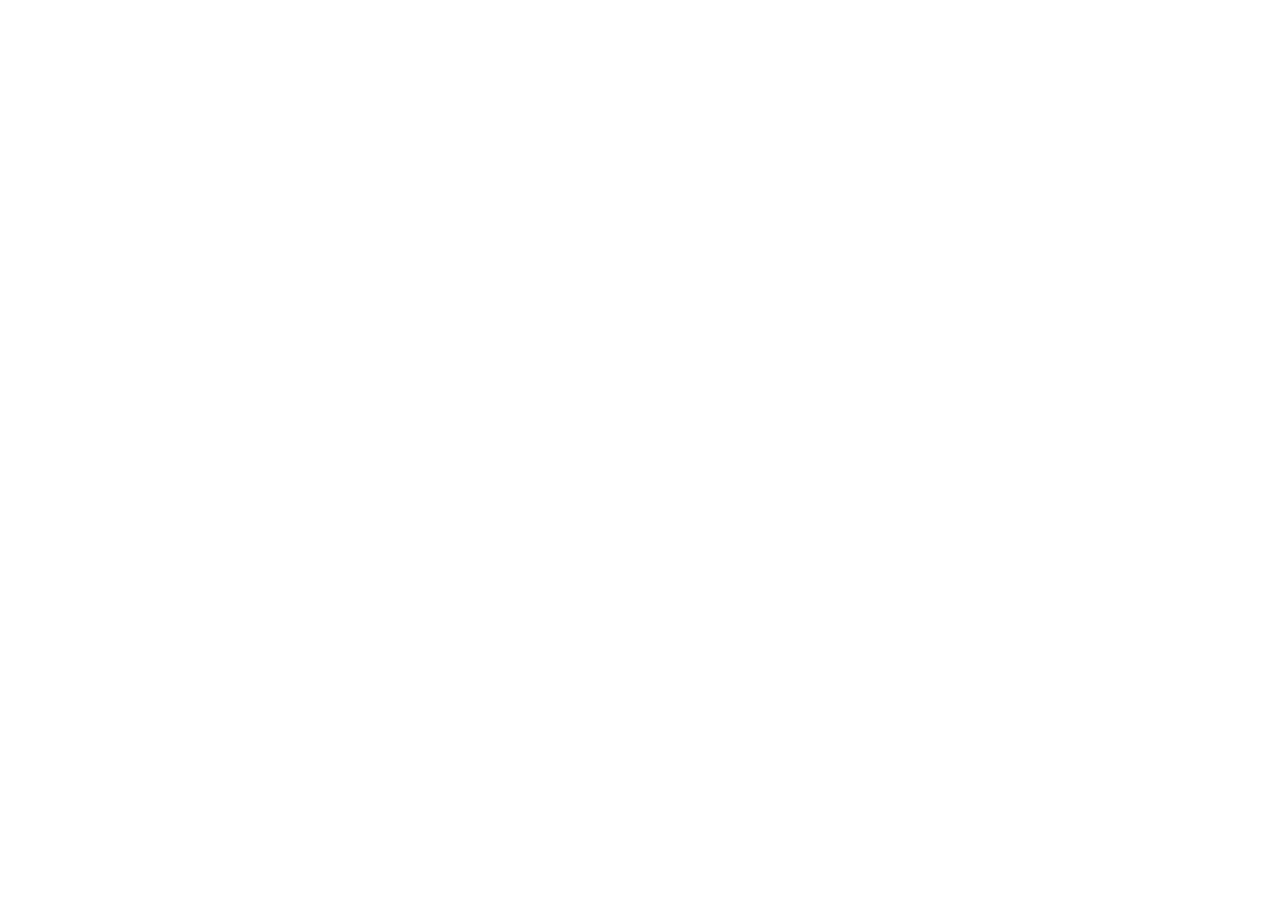
==== index.html @ 07ff11af "feat: initialize FinanZen financial management app Setup project structure with React, Vite, and Tai" ====
<!doctype html>
<html lang="pt-BR">
  <head>
    <meta charset="UTF-8" />
    <meta name="viewport" content="width=device-width, initial-scale=1.0" />
    <title>FinanZen & Gestão de Feira - Controle Financeiro Inteligente</title>
    <meta name="description" content="Controle financeiro mensal completo com gráficos de receitas e despesas, orçamentos inteligentes, integração bancária Open Finance, backup seguro na nuvem, exportação de relatórios em PDF e controle completo de recebimentos e pagamentos para feiras." />
    <meta property="og:title" content="FinanZen & Gestão de Feira - Controle Financeiro Inteligente" />
    <meta property="og:description" content="Controle financeiro mensal completo com gráficos de receitas e despesas, orçamentos inteligentes, integração bancária Open Finance, backup seguro na nuvem, exportação de relatórios em PDF e controle completo de recebimentos e pagamentos para feiras." />
    <meta property="og:type" content="website" />
    <meta name="twitter:card" content="summary_large_image" />
    <link rel="preconnect" href="https://fonts.googleapis.com" />
    <link rel="preconnect" href="https://fonts.gstatic.com" crossorigin />
    <link href="https://fonts.googleapis.com/css2?family=JetBrains+Mono:wght@400;500;600;700&family=Plus+Jakarta+Sans:wght@400;500;600;700;800&display=swap" rel="stylesheet" />
  </head>
  <body class="bg-slate-50 dark:bg-black text-slate-900 dark:text-neutral-100 antialiased font-sans min-h-screen selection:bg-emerald-500 selection:text-white">
    <div id="root"></div>
    <script type="module" src="/src/main.tsx"></script>
  </body>
</html>
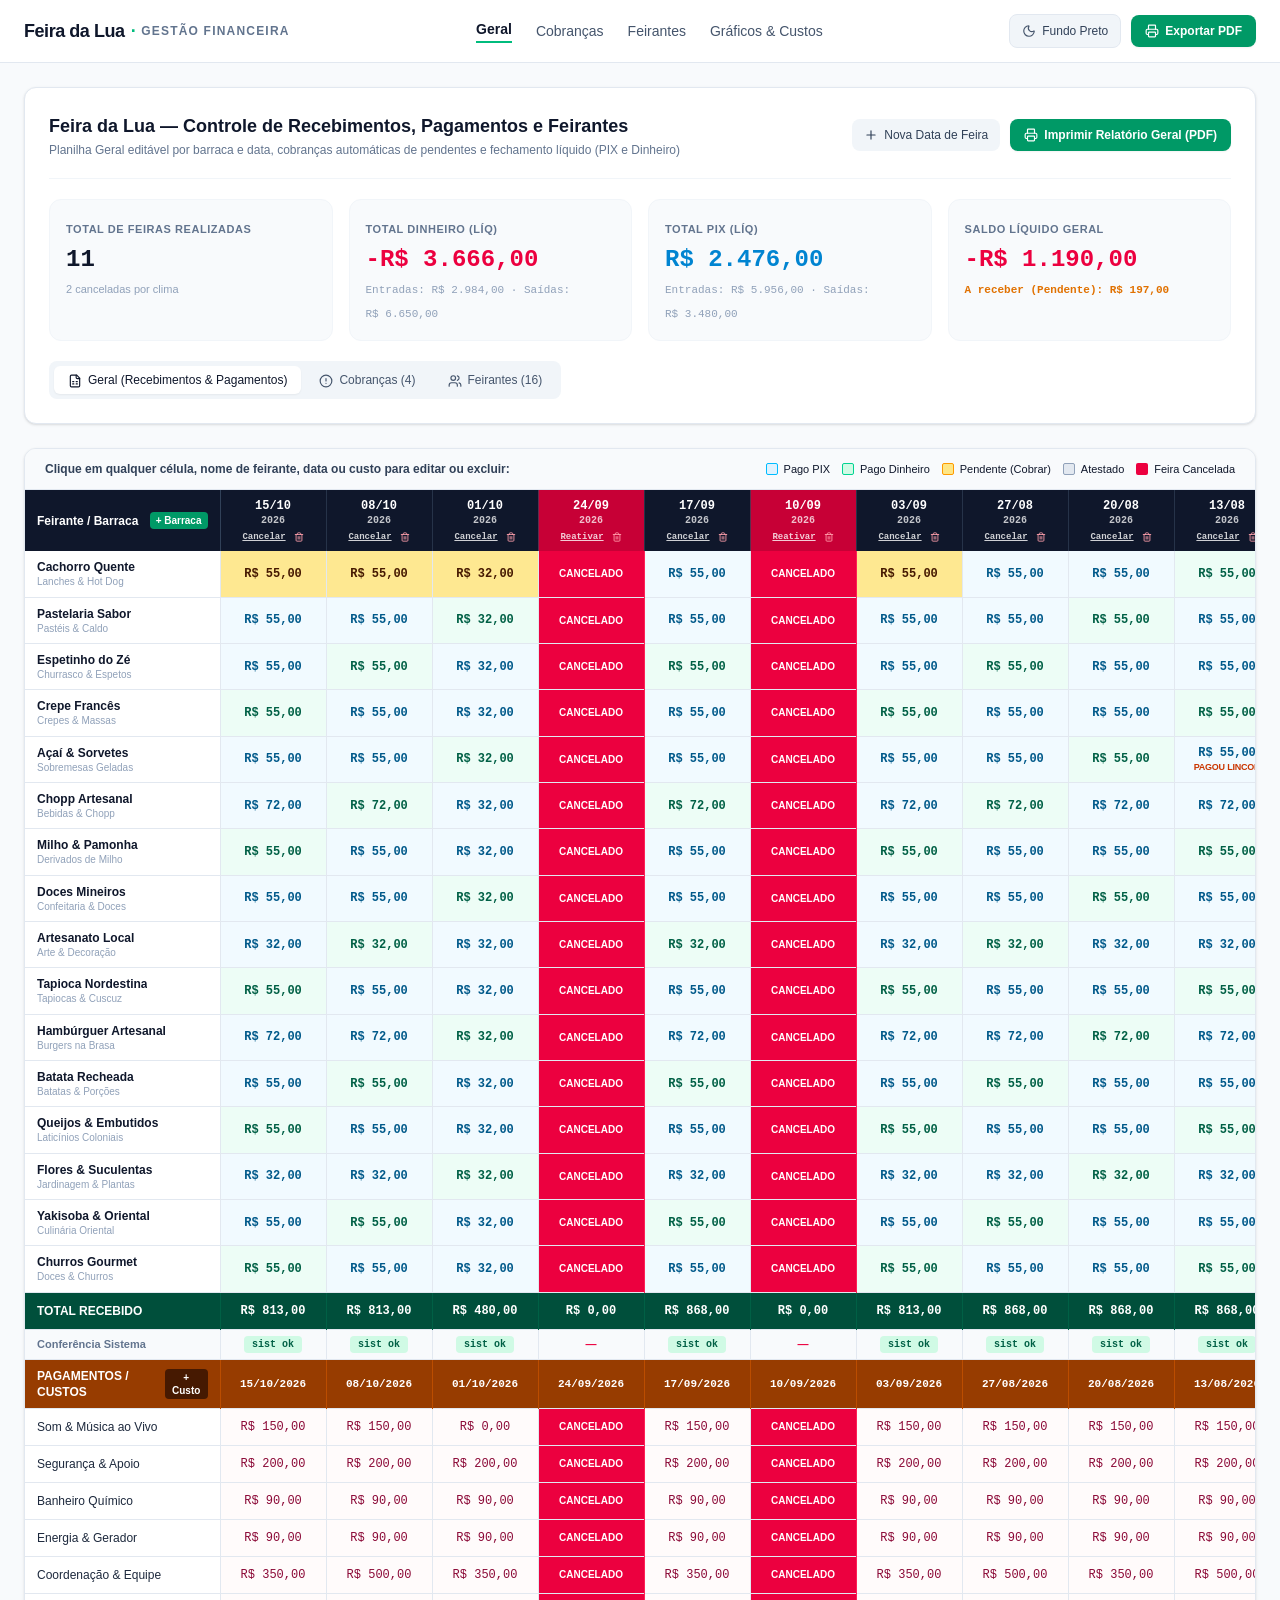
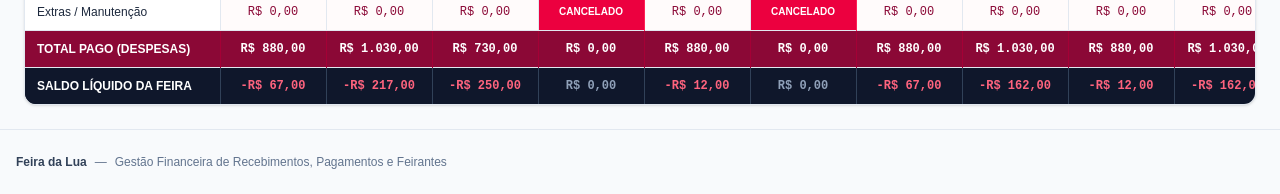
==== commit 1d1961a8: "feat: add GitHub Pages deployment and site fallback - Add GitHub Actions workflow for static site de" ====
--- a/index.html
+++ b/index.html
@@ -15,7 +15,15 @@
   </head>
   <body class="bg-slate-50 dark:bg-black text-slate-900 dark:text-neutral-100 antialiased font-sans min-h-screen selection:bg-emerald-500 selection:text-white">
     <div id="root"></div>
-    <script type="module" src="/src/main.tsx"></script>
+    <script>
+      window.__feiraBooted = false;
+      function __fallbackToDocs() {
+        if (!window.__feiraBooted && !location.pathname.includes('/docs/')) {
+          location.replace('./docs/index.html');
+        }
+      }
+    </script>
+    <script type="module" src="/src/main.tsx" onerror="__fallbackToDocs()"></script>
   </body>
 </html>
 
